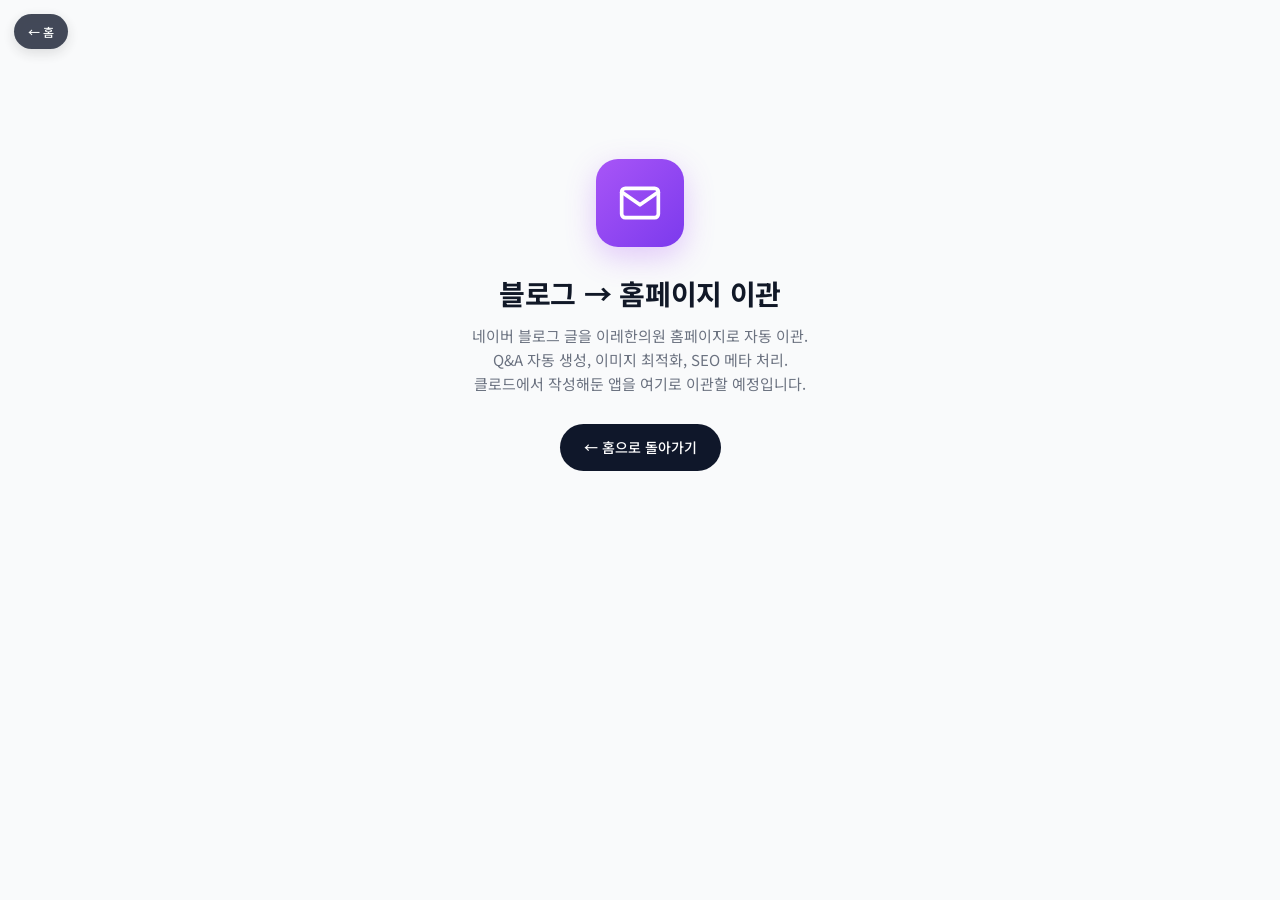
==== apps/blog-migrator/index.html @ bb5cea2a "Initial hub: trend scanner + shorts writer + placeholders - Hub index with 4 app cards (2 active, 2 " ====
<!DOCTYPE html>
<html lang="ko">
<head>
  <meta charset="UTF-8">
  <meta name="viewport" content="width=device-width, initial-scale=1.0">
  <title>블로그 → 홈페이지 이관 — Dolmaro Tools</title>
  <link rel="stylesheet" href="../../css/hub.css">
  <link href="https://fonts.googleapis.com/css2?family=Noto+Sans+KR:wght@400;500;600;700&display=swap" rel="stylesheet">
  <style>
    .placeholder {
      display: flex;
      flex-direction: column;
      align-items: center;
      justify-content: center;
      min-height: 70vh;
      text-align: center;
      padding: 40px 20px;
    }
    .placeholder-icon {
      width: 88px;
      height: 88px;
      border-radius: 22px;
      background: linear-gradient(135deg, #a855f7, #7c3aed);
      display: flex;
      align-items: center;
      justify-content: center;
      margin-bottom: 24px;
      box-shadow: 0 10px 30px rgba(168, 85, 247, 0.3);
    }
    .placeholder h1 {
      font-size: 28px;
      font-weight: 700;
      margin-bottom: 8px;
      letter-spacing: -0.01em;
    }
    .placeholder p {
      font-size: 15px;
      color: var(--text-muted);
      max-width: 440px;
      margin-bottom: 28px;
    }
    .placeholder .btn-home {
      display: inline-flex;
      align-items: center;
      gap: 8px;
      padding: 12px 24px;
      background: #0f172a;
      color: #fff;
      border-radius: 100px;
      font-size: 14px;
      font-weight: 500;
      text-decoration: none;
      transition: transform 0.15s;
    }
    .placeholder .btn-home:hover { transform: translateY(-1px); text-decoration: none; }
  </style>
</head>
<body>
  <a href="../../index.html" class="back-to-hub">← 홈</a>

  <div class="placeholder">
    <div class="placeholder-icon">
      <svg width="44" height="44" viewBox="0 0 24 24" fill="none" stroke="white" stroke-width="2" stroke-linecap="round" stroke-linejoin="round">
        <path d="M4 4h16c1.1 0 2 .9 2 2v12c0 1.1-.9 2-2 2H4c-1.1 0-2-.9-2-2V6c0-1.1.9-2 2-2z"/>
        <polyline points="22,6 12,13 2,6"/>
      </svg>
    </div>
    <h1>블로그 → 홈페이지 이관</h1>
    <p>네이버 블로그 글을 이레한의원 홈페이지로 자동 이관.<br>Q&A 자동 생성, 이미지 최적화, SEO 메타 처리.<br>클로드에서 작성해둔 앱을 여기로 이관할 예정입니다.</p>
    <a href="../../index.html" class="btn-home">← 홈으로 돌아가기</a>
  </div>
</body>
</html>
---- css/hub.css ----
/* ============================================================
   Dolmaro Tools — Hub Page
   ============================================================ */

* { box-sizing: border-box; margin: 0; padding: 0; }

:root {
  --bg: #ffffff;
  --bg-soft: #f9fafb;
  --bg-alt: #f1f5f9;
  --text: #111827;
  --text-muted: #6b7280;
  --text-light: #9ca3af;
  --border: #e5e7eb;
  --header-bg: #0f172a;
  --header-text: #f1f5f9;
  --header-accent: #60a5fa;
  --radius: 12px;
  --radius-lg: 20px;
  --shadow-card: 0 2px 10px rgba(15, 23, 42, 0.06);
  --shadow-card-hover: 0 12px 40px rgba(15, 23, 42, 0.12);
}

html, body {
  font-family: 'Noto Sans KR', -apple-system, BlinkMacSystemFont, sans-serif;
  color: var(--text);
  background: var(--bg-soft);
  line-height: 1.6;
  -webkit-font-smoothing: antialiased;
}

a { color: inherit; text-decoration: none; }
a:hover { text-decoration: none; }

/* ------------------------------------------------------------
   Container
   ------------------------------------------------------------ */
.hub-container {
  max-width: 1080px;
  margin: 0 auto;
  padding: 0 32px;
}

/* ------------------------------------------------------------
   Header
   ------------------------------------------------------------ */
.hub-header {
  background: linear-gradient(135deg, #0f172a 0%, #1e293b 100%);
  color: var(--header-text);
  padding: 56px 0 64px;
  position: relative;
  overflow: hidden;
}
.hub-header::before {
  content: "";
  position: absolute;
  inset: 0;
  background:
    radial-gradient(circle at 20% 50%, rgba(96, 165, 250, 0.15) 0%, transparent 40%),
    radial-gradient(circle at 80% 30%, rgba(220, 38, 38, 0.12) 0%, transparent 40%);
  pointer-events: none;
}
.hub-header > * { position: relative; z-index: 1; }

.hub-brand {
  font-size: 34px;
  font-weight: 800;
  letter-spacing: -0.02em;
  display: inline-flex;
  align-items: center;
  gap: 14px;
  color: #fff;
}
.brand-mark {
  font-size: 28px;
  filter: drop-shadow(0 2px 6px rgba(0, 0, 0, 0.3));
}
.hub-tagline {
  margin-top: 10px;
  font-size: 16px;
  color: rgba(241, 245, 249, 0.8);
  font-weight: 400;
}

/* ------------------------------------------------------------
   Main
   ------------------------------------------------------------ */
.hub-main {
  padding: 48px 0 64px;
  min-height: 60vh;
}

.section-title {
  font-size: 13px;
  font-weight: 700;
  text-transform: uppercase;
  letter-spacing: 0.12em;
  color: var(--text-muted);
  margin-bottom: 20px;
}

.apps-section { margin-bottom: 56px; }

/* ------------------------------------------------------------
   App Cards Grid
   ------------------------------------------------------------ */
.apps-grid {
  display: grid;
  grid-template-columns: repeat(auto-fill, minmax(340px, 1fr));
  gap: 18px;
}

.app-card {
  display: grid;
  grid-template-columns: auto 1fr auto;
  align-items: center;
  gap: 20px;
  padding: 24px 22px;
  background: var(--bg);
  border: 1px solid var(--border);
  border-radius: var(--radius-lg);
  box-shadow: var(--shadow-card);
  transition: all 0.2s ease;
  cursor: pointer;
  position: relative;
  overflow: hidden;
}

.app-card::before {
  content: "";
  position: absolute;
  left: 0; top: 0; bottom: 0;
  width: 4px;
  background: transparent;
  transition: background 0.2s;
}

.app-card:hover {
  transform: translateY(-3px);
  box-shadow: var(--shadow-card-hover);
  border-color: transparent;
}

.app-card[data-accent="blue"]:hover::before { background: #3b82f6; }
.app-card[data-accent="red"]:hover::before { background: #dc2626; }
.app-card[data-accent="green"]:hover::before { background: #10b981; }
.app-card[data-accent="purple"]:hover::before { background: #a855f7; }

.app-card.coming-soon {
  opacity: 0.6;
  cursor: not-allowed;
  pointer-events: auto;
}
.app-card.coming-soon:hover {
  transform: none;
  box-shadow: var(--shadow-card);
}

.card-icon {
  width: 56px;
  height: 56px;
  border-radius: 14px;
  display: flex;
  align-items: center;
  justify-content: center;
  flex-shrink: 0;
  box-shadow: 0 4px 14px rgba(0, 0, 0, 0.08);
}

.card-body { min-width: 0; }

.card-title {
  font-size: 16px;
  font-weight: 700;
  color: var(--text);
  margin-bottom: 4px;
  letter-spacing: -0.01em;
}

.card-desc {
  font-size: 13px;
  color: var(--text-muted);
  line-height: 1.55;
  margin-bottom: 10px;
}

.card-meta {
  display: flex;
  gap: 6px;
  flex-wrap: wrap;
}

.tag {
  display: inline-block;
  padding: 2px 10px;
  font-size: 11px;
  font-weight: 500;
  background: var(--bg-alt);
  color: var(--text-muted);
  border-radius: 100px;
  letter-spacing: 0.01em;
}

.app-card.coming-soon .tag {
  background: #fef3c7;
  color: #92400e;
}

.card-arrow {
  font-size: 20px;
  color: var(--text-light);
  transition: color 0.2s, transform 0.2s;
  flex-shrink: 0;
}
.app-card:hover .card-arrow {
  color: var(--text);
  transform: translateX(4px);
}
.app-card.coming-soon:hover .card-arrow {
  transform: none;
  color: var(--text-light);
}

/* ------------------------------------------------------------
   Info Section
   ------------------------------------------------------------ */
.info-section {
  padding-top: 20px;
}

.info-grid {
  display: grid;
  grid-template-columns: repeat(auto-fit, minmax(260px, 1fr));
  gap: 16px;
}

.info-item {
  padding: 20px 22px;
  background: var(--bg);
  border: 1px solid var(--border);
  border-radius: var(--radius);
}

.info-item h4 {
  font-size: 14px;
  font-weight: 600;
  margin-bottom: 6px;
  color: var(--text);
}

.info-item p {
  font-size: 13px;
  color: var(--text-muted);
  line-height: 1.6;
}

/* ------------------------------------------------------------
   Footer
   ------------------------------------------------------------ */
.hub-footer {
  padding: 32px 0 40px;
  border-top: 1px solid var(--border);
  background: var(--bg);
}
.hub-footer p {
  font-size: 12px;
  color: var(--text-light);
  text-align: center;
}

/* ------------------------------------------------------------
   Back-to-hub link (used on each app's index.html)
   ------------------------------------------------------------ */
.back-to-hub {
  position: fixed;
  top: 14px;
  left: 14px;
  z-index: 80;
  display: inline-flex;
  align-items: center;
  gap: 6px;
  padding: 8px 14px;
  background: rgba(15, 23, 42, 0.92);
  color: #fff;
  border-radius: 100px;
  font-size: 12px;
  font-weight: 500;
  box-shadow: 0 4px 14px rgba(0, 0, 0, 0.15);
  backdrop-filter: blur(6px);
  text-decoration: none;
  transition: all 0.15s;
  opacity: 0.85;
}
.back-to-hub:hover {
  opacity: 1;
  transform: translateX(-2px);
  text-decoration: none;
}

/* ------------------------------------------------------------
   Responsive
   ------------------------------------------------------------ */
@media (max-width: 640px) {
  .hub-container { padding: 0 20px; }
  .hub-header { padding: 36px 0 44px; }
  .hub-brand { font-size: 26px; }
  .hub-tagline { font-size: 14px; }
  .apps-grid { grid-template-columns: 1fr; }
  .app-card { padding: 18px 16px; gap: 14px; }
  .card-icon { width: 48px; height: 48px; }
  .card-title { font-size: 15px; }
  .card-desc { font-size: 12px; }
}
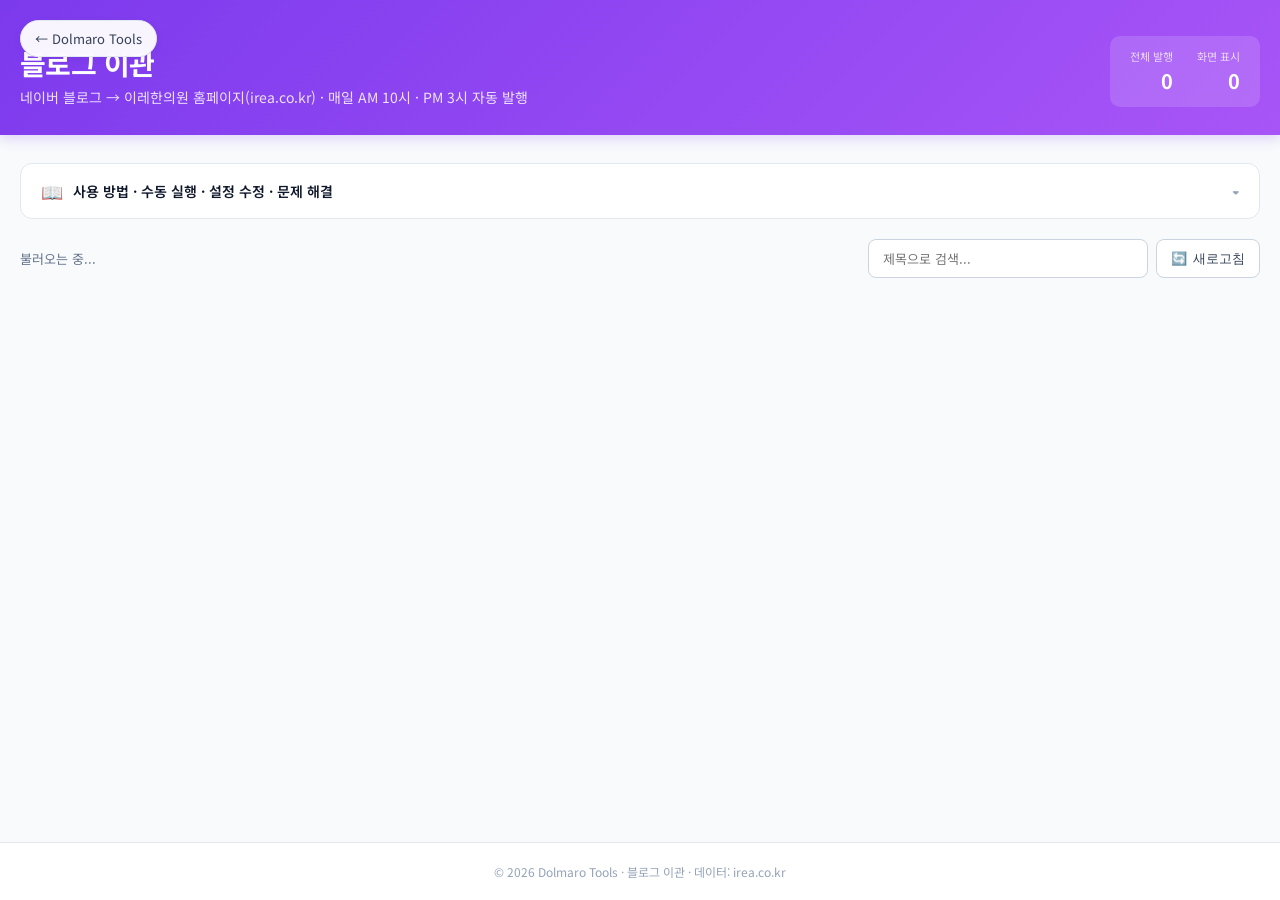
==== commit 262eefbe: "blog-migrator: live post list + help section Fetches published posts from irea.co.kr WP REST API (ca" ====
--- a/apps/blog-migrator/index.html
+++ b/apps/blog-migrator/index.html
@@ -3,71 +3,169 @@
 <head>
   <meta charset="UTF-8">
   <meta name="viewport" content="width=device-width, initial-scale=1.0">
-  <title>블로그 → 홈페이지 이관 — Dolmaro Tools</title>
-  <link rel="stylesheet" href="../../css/hub.css">
-  <link href="https://fonts.googleapis.com/css2?family=Noto+Sans+KR:wght@400;500;600;700&display=swap" rel="stylesheet">
-  <style>
-    .placeholder {
-      display: flex;
-      flex-direction: column;
-      align-items: center;
-      justify-content: center;
-      min-height: 70vh;
-      text-align: center;
-      padding: 40px 20px;
-    }
-    .placeholder-icon {
-      width: 88px;
-      height: 88px;
-      border-radius: 22px;
-      background: linear-gradient(135deg, #a855f7, #7c3aed);
-      display: flex;
-      align-items: center;
-      justify-content: center;
-      margin-bottom: 24px;
-      box-shadow: 0 10px 30px rgba(168, 85, 247, 0.3);
-    }
-    .placeholder h1 {
-      font-size: 28px;
-      font-weight: 700;
-      margin-bottom: 8px;
-      letter-spacing: -0.01em;
-    }
-    .placeholder p {
-      font-size: 15px;
-      color: var(--text-muted);
-      max-width: 440px;
-      margin-bottom: 28px;
-    }
-    .placeholder .btn-home {
-      display: inline-flex;
-      align-items: center;
-      gap: 8px;
-      padding: 12px 24px;
-      background: #0f172a;
-      color: #fff;
-      border-radius: 100px;
-      font-size: 14px;
-      font-weight: 500;
-      text-decoration: none;
-      transition: transform 0.15s;
-    }
-    .placeholder .btn-home:hover { transform: translateY(-1px); text-decoration: none; }
-  </style>
+  <title>블로그 이관 · Dolmaro Tools</title>
+  <meta name="description" content="네이버 블로그 → 이레한의원 홈페이지(irea.co.kr) 자동 이관 현황. 매일 AM 10·PM 15 자동 발행.">
+  <meta name="theme-color" content="#7c3aed">
+  <link rel="icon" type="image/png" href="../../icons/favicon.png">
+  <link rel="stylesheet" href="css/dashboard.css">
+  <link href="https://fonts.googleapis.com/css2?family=Noto+Sans+KR:wght@300;400;500;600;700;800&display=swap" rel="stylesheet">
 </head>
 <body>
-  <a href="../../index.html" class="back-to-hub">← 홈</a>
+  <a href="../../index.html" class="back-to-hub" title="Dolmaro Tools 홈으로">← Dolmaro Tools</a>
 
-  <div class="placeholder">
-    <div class="placeholder-icon">
-      <svg width="44" height="44" viewBox="0 0 24 24" fill="none" stroke="white" stroke-width="2" stroke-linecap="round" stroke-linejoin="round">
-        <path d="M4 4h16c1.1 0 2 .9 2 2v12c0 1.1-.9 2-2 2H4c-1.1 0-2-.9-2-2V6c0-1.1.9-2 2-2z"/>
-        <polyline points="22,6 12,13 2,6"/>
-      </svg>
+  <header class="dash-header">
+    <div class="dash-container">
+      <div class="dash-title-row">
+        <div>
+          <h1 class="dash-title">블로그 이관</h1>
+          <p class="dash-subtitle">네이버 블로그 → 이레한의원 홈페이지(irea.co.kr) · 매일 AM 10시 · PM 3시 자동 발행</p>
+        </div>
+        <div class="dash-stats">
+          <div class="dash-stat">
+            <span class="dash-stat-label">전체 발행</span>
+            <span id="statTotal" class="dash-stat-value">—</span>
+          </div>
+          <div class="dash-stat">
+            <span class="dash-stat-label">화면 표시</span>
+            <span id="statLoaded" class="dash-stat-value">—</span>
+          </div>
+        </div>
+      </div>
     </div>
-    <h1>블로그 → 홈페이지 이관</h1>
-    <p>네이버 블로그 글을 이레한의원 홈페이지로 자동 이관.<br>Q&A 자동 생성, 이미지 최적화, SEO 메타 처리.<br>클로드에서 작성해둔 앱을 여기로 이관할 예정입니다.</p>
-    <a href="../../index.html" class="btn-home">← 홈으로 돌아가기</a>
-  </div>
+  </header>
+
+  <main class="dash-main">
+    <div class="dash-container">
+
+      <!-- 사용 방법 — 평소엔 접혀 있음 -->
+      <details id="helpSection" class="help-section">
+        <summary class="help-summary">
+          <span class="help-icon">📖</span>
+          <span class="help-title">사용 방법 · 수동 실행 · 설정 수정 · 문제 해결</span>
+          <span class="help-arrow">▾</span>
+        </summary>
+        <div class="help-body">
+
+          <div class="help-block">
+            <h3>🟢 자동 실행 (기본)</h3>
+            <p>매일 <strong>오전 10시</strong>와 <strong>오후 3시</strong>에 PC가 자동으로 네이버 블로그(<code>dlfpomd2</code>)에서 미이관 글 <strong>1개</strong>를 가져와 이레한의원 홈페이지에 발행합니다. 발행되면 이 페이지 목록에 자동 반영 (새로고침).</p>
+            <p>작업 스케줄러 이름: <code>IREA_Blog_AM</code>, <code>IREA_Blog_PM</code></p>
+          </div>
+
+          <div class="help-block">
+            <h3>▶️ 지금 바로 실행하고 싶을 때</h3>
+            <p><strong>방법 A — 탐색기에서 더블클릭 (제일 쉬움):</strong></p>
+            <ol>
+              <li>파일 탐색기를 엽니다 (<kbd>Win</kbd> + <kbd>E</kbd>)</li>
+              <li>주소창에 이 경로를 붙여넣고 엔터:<br>
+                <code>C:\Users\user\Documents\Claude\blog_migrator</code></li>
+              <li><code>auto_migrate.bat</code> 을 더블클릭</li>
+              <li>1개 글이 이관된 뒤 <code>auto_migrate_log.txt</code>에 완료 시각이 기록됨</li>
+            </ol>
+            <p><strong>방법 B — 작업 스케줄러에서 즉시 실행:</strong></p>
+            <ol>
+              <li><kbd>Win</kbd> + <kbd>R</kbd> → <code>taskschd.msc</code> 엔터</li>
+              <li><code>IREA_Blog_AM</code> 또는 <code>IREA_Blog_PM</code> 우클릭 → "실행"</li>
+            </ol>
+            <p><strong>방법 C — PowerShell에서 여러 개 한 번에:</strong></p>
+            <pre><code>cd C:\Users\user\Documents\Claude\blog_migrator
+python main.py --batch 5</code></pre>
+            <p class="help-tip">💡 <code>--batch N</code>의 N은 한 번에 이관할 글 개수. 너무 크게 하면 Claude API 비용이 많이 듭니다.</p>
+          </div>
+
+          <div class="help-block">
+            <h3>✏️ 설정(블로그·카테고리·모델 등) 수정</h3>
+            <p>아래 파일을 메모장 또는 VSCode로 열어 편집:</p>
+            <ul>
+              <li><code>C:\Users\user\Documents\Claude\blog_migrator\config.py</code></li>
+            </ul>
+            <p>주요 항목:</p>
+            <ul>
+              <li><code>NAVER_BLOG_ID</code> — 가져올 네이버 블로그 아이디 (현재 <code>dlfpomd2</code>)</li>
+              <li><code>START_YEAR</code> — 이 연도 이후 글만 수집 (현재 <code>2020</code>)</li>
+              <li><code>SORT_ORDER</code> — <code>oldest</code>(오래된 것 먼저) / <code>newest</code>(최신 먼저)</li>
+              <li><code>WP_CATEGORY_ID</code> — 홈페이지 카테고리 (현재 <code>3</code> = 이레칼럼)</li>
+              <li><code>WP_POST_STATUS</code> — <code>publish</code>(즉시 공개) / <code>draft</code>(임시저장)</li>
+              <li><code>CLAUDE_MODEL</code> — 제목·Q&A 생성에 쓰는 Claude 모델</li>
+            </ul>
+            <p class="help-warn">⚠️ <strong>보안 주의:</strong> <code>config.py</code>에 <code>ANTHROPIC_API_KEY</code>와 <code>WP_APP_PASSWORD</code>가 평문으로 들어있습니다. <strong>절대 GitHub 등 공개 장소에 올리지 마세요.</strong> PC 분실/공유 시 키 회전 필수.</p>
+          </div>
+
+          <div class="help-block">
+            <h3>🆕 새 PC에 세팅할 때 (최초 1회)</h3>
+            <p>이미 세팅된 PC에서는 건너뛰세요.</p>
+            <ol>
+              <li><strong>Python 3.10+ 설치</strong> (<a href="https://www.python.org/downloads/" target="_blank" rel="noopener">python.org</a>) — "Add Python to PATH" 체크</li>
+              <li><strong>폴더 복사</strong> — 기존 PC의 <code>C:\Users\user\Documents\Claude\blog_migrator\</code> 전체를 새 PC 같은 경로에 복사</li>
+              <li><strong>의존성 설치</strong> — PowerShell에서:
+                <pre><code>cd C:\Users\user\Documents\Claude\blog_migrator
+pip install -r requirements.txt</code></pre>
+              </li>
+              <li><strong>스케줄러 등록</strong> — <code>setup_scheduler.bat</code>을 <strong>우클릭 → "관리자 권한으로 실행"</strong></li>
+              <li><strong>테스트</strong> — <code>auto_migrate.bat</code> 더블클릭 → <code>auto_migrate_log.txt</code>에 "Done" 기록 확인</li>
+            </ol>
+          </div>
+
+          <div class="help-block">
+            <h3>🔎 문제가 생겼을 때</h3>
+            <ul>
+              <li><strong>실행 로그:</strong> <code>C:\Users\user\Documents\Claude\blog_migrator\auto_migrate_log.txt</code></li>
+              <li><strong>이관 이력:</strong> <code>C:\Users\user\Documents\Claude\blog_migrator\processed_posts.json</code> (이 파일에 등록된 글은 다음 실행에서 건너뜀)</li>
+              <li><strong>스케줄 확인:</strong> <code>schtasks /query /tn "IREA_Blog_AM"</code></li>
+              <li><strong>스케줄 해제:</strong> <code>schtasks /delete /tn "IREA_Blog_AM" /f</code> 와 <code>/tn "IREA_Blog_PM"</code></li>
+              <li><strong>같은 글 다시 이관하고 싶을 때:</strong> <code>processed_posts.json</code>에서 해당 <code>log_no</code> 항목 삭제 후 재실행</li>
+              <li><strong>Claude API 크레딧 부족:</strong> <a href="https://console.anthropic.com/settings/billing" target="_blank" rel="noopener">console.anthropic.com/settings/billing</a></li>
+              <li><strong>워드프레스 인증 실패:</strong> irea.co.kr 관리자 → 사용자 → 새 앱 비밀번호 발급 → <code>config.py</code>의 <code>WP_APP_PASSWORD</code> 교체</li>
+            </ul>
+          </div>
+
+          <div class="help-block help-block-quick">
+            <h3>📋 자주 쓰는 명령어 (PowerShell에서)</h3>
+            <table class="help-cmd-table">
+              <tbody>
+                <tr><td>1개 이관 (지금 즉시)</td><td><code>schtasks /run /tn "IREA_Blog_AM"</code></td></tr>
+                <tr><td>N개 한 번에 이관</td><td><code>cd C:\Users\user\Documents\Claude\blog_migrator ; python main.py --batch 5</code></td></tr>
+                <tr><td>AM/PM 일정 확인</td><td><code>schtasks /query /tn "IREA_Blog_AM" /v /fo LIST</code></td></tr>
+                <tr><td>이관 이력 보기</td><td><code>notepad C:\Users\user\Documents\Claude\blog_migrator\processed_posts.json</code></td></tr>
+                <tr><td>실행 로그 보기</td><td><code>notepad C:\Users\user\Documents\Claude\blog_migrator\auto_migrate_log.txt</code></td></tr>
+              </tbody>
+            </table>
+          </div>
+
+        </div>
+      </details>
+
+      <section id="errorState" class="state-msg error" hidden>
+        <div class="state-icon">⚠️</div>
+        <h2>데이터를 불러오지 못했습니다</h2>
+        <p id="errorMsg"></p>
+      </section>
+
+      <div class="toolbar">
+        <span id="resultCount" class="result-count">불러오는 중...</span>
+        <div style="display:flex; gap:8px;">
+          <input type="text" id="searchInput" class="search-input" placeholder="제목으로 검색...">
+          <button id="refreshBtn" class="refresh-btn" title="새로고침">
+            <span>🔄</span><span>새로고침</span>
+          </button>
+        </div>
+      </div>
+
+      <div id="postGrid" class="post-grid"></div>
+
+      <div id="loadMoreWrap" class="load-more-wrap" hidden>
+        <button id="loadMoreBtn" class="load-more-btn">더 보기</button>
+      </div>
+
+    </div>
+  </main>
+
+  <footer class="dash-footer">
+    <div class="dash-container">
+      <p>© 2026 Dolmaro Tools · 블로그 이관 · 데이터: <a href="https://www.irea.co.kr/" target="_blank" rel="noopener">irea.co.kr</a></p>
+    </div>
+  </footer>
+
+  <script src="js/dashboard.js"></script>
 </body>
 </html>
--- a/apps/blog-migrator/css/dashboard.css
+++ b/apps/blog-migrator/css/dashboard.css
@@ -0,0 +1,362 @@
+/* Dolmaro Tools · 블로그 이관 대시보드 */
+
+* { box-sizing: border-box; margin: 0; padding: 0; }
+
+body {
+  font-family: 'Noto Sans KR', -apple-system, BlinkMacSystemFont, sans-serif;
+  background: #f8fafc;
+  color: #0f172a;
+  min-height: 100vh;
+  display: flex;
+  flex-direction: column;
+}
+
+a { color: inherit; text-decoration: none; }
+a:hover { text-decoration: underline; }
+
+.dash-container { max-width: 1280px; margin: 0 auto; padding: 0 20px; }
+
+/* Header */
+.dash-header {
+  background: linear-gradient(135deg, #7c3aed, #a855f7);
+  color: #fff;
+  padding: 36px 0 28px;
+  box-shadow: 0 4px 12px rgba(124, 58, 237, 0.2);
+}
+.dash-title-row {
+  display: flex;
+  justify-content: space-between;
+  align-items: flex-end;
+  flex-wrap: wrap;
+  gap: 16px;
+}
+.dash-title {
+  font-size: 28px;
+  font-weight: 700;
+  letter-spacing: -0.02em;
+  margin-bottom: 4px;
+}
+.dash-subtitle {
+  font-size: 14px;
+  color: rgba(255, 255, 255, 0.85);
+  font-weight: 400;
+}
+.dash-stats {
+  display: flex;
+  gap: 24px;
+  align-items: center;
+  background: rgba(255, 255, 255, 0.14);
+  padding: 12px 20px;
+  border-radius: 10px;
+}
+.dash-stat { text-align: right; }
+.dash-stat-label { display: block; font-size: 11px; color: rgba(255, 255, 255, 0.75); margin-bottom: 2px; }
+.dash-stat-value { display: block; font-size: 20px; font-weight: 700; letter-spacing: -0.01em; }
+
+/* Footer */
+.dash-footer {
+  margin-top: auto;
+  padding: 20px 0;
+  color: #94a3b8;
+  font-size: 12px;
+  text-align: center;
+  border-top: 1px solid #e2e8f0;
+  background: #fff;
+}
+
+/* Main */
+.dash-main { flex: 1; padding: 28px 0 56px; }
+
+/* Help section (collapsible) */
+.help-section {
+  background: #fff;
+  border: 1px solid #e2e8f0;
+  border-radius: 12px;
+  margin-bottom: 20px;
+  overflow: hidden;
+  transition: border-color 0.15s;
+}
+.help-section[open] { border-color: #cbd5e1; box-shadow: 0 2px 8px rgba(0, 0, 0, 0.04); }
+.help-summary {
+  display: flex;
+  align-items: center;
+  gap: 10px;
+  padding: 14px 20px;
+  cursor: pointer;
+  font-size: 14px;
+  font-weight: 600;
+  color: #0f172a;
+  list-style: none;
+  user-select: none;
+}
+.help-summary::-webkit-details-marker { display: none; }
+.help-summary:hover { background: #f8fafc; }
+.help-section[open] .help-summary { border-bottom: 1px solid #e2e8f0; }
+.help-icon { font-size: 18px; }
+.help-title { flex: 1; }
+.help-arrow { color: #94a3b8; font-size: 14px; transition: transform 0.15s; }
+.help-section[open] .help-arrow { transform: rotate(180deg); }
+
+.help-body {
+  padding: 8px 24px 20px;
+  display: grid;
+  grid-template-columns: repeat(auto-fit, minmax(380px, 1fr));
+  gap: 8px 32px;
+}
+.help-block { padding: 14px 0; border-bottom: 1px dashed #e2e8f0; }
+.help-block:last-child { border-bottom: none; }
+.help-block h3 {
+  font-size: 14px;
+  font-weight: 700;
+  color: #0f172a;
+  margin-bottom: 10px;
+  letter-spacing: -0.01em;
+}
+.help-block p {
+  font-size: 13px;
+  color: #334155;
+  margin-bottom: 8px;
+  line-height: 1.6;
+}
+.help-block ul, .help-block ol {
+  font-size: 13px;
+  color: #334155;
+  margin: 8px 0 12px;
+  padding-left: 22px;
+  line-height: 1.7;
+}
+.help-block ul ul, .help-block ol ul { margin: 4px 0; }
+.help-block li { margin-bottom: 4px; }
+.help-block code {
+  background: #f1f5f9;
+  padding: 1px 6px;
+  border-radius: 4px;
+  font-size: 12px;
+  font-family: 'SF Mono', 'Consolas', 'D2Coding', monospace;
+  color: #0f172a;
+  word-break: break-all;
+}
+.help-block pre {
+  background: #0f172a;
+  color: #e2e8f0;
+  padding: 10px 14px;
+  border-radius: 6px;
+  font-size: 12px;
+  overflow-x: auto;
+  margin: 8px 0;
+}
+.help-block pre code { background: transparent; color: inherit; padding: 0; font-size: inherit; }
+.help-block kbd {
+  background: #f8fafc;
+  border: 1px solid #cbd5e1;
+  border-bottom-width: 2px;
+  border-radius: 4px;
+  padding: 1px 6px;
+  font-size: 11px;
+  font-family: 'SF Mono', 'Consolas', monospace;
+  color: #334155;
+}
+.help-block a { color: #7c3aed; text-decoration: none; }
+.help-block a:hover { text-decoration: underline; }
+.help-block strong { color: #0f172a; font-weight: 600; }
+.help-tip {
+  background: #fffbeb;
+  border-left: 3px solid #f59e0b;
+  padding: 8px 12px;
+  border-radius: 4px;
+  color: #713f12 !important;
+  font-size: 12.5px !important;
+  margin-top: 8px !important;
+}
+.help-warn {
+  background: #fef2f2;
+  border-left: 3px solid #ef4444;
+  padding: 8px 12px;
+  border-radius: 4px;
+  color: #7f1d1d !important;
+  font-size: 12.5px !important;
+  margin-top: 8px !important;
+}
+.help-block-quick { grid-column: 1 / -1; }
+.help-cmd-table { width: 100%; border-collapse: collapse; font-size: 12.5px; }
+.help-cmd-table td { padding: 7px 10px; border-bottom: 1px solid #f1f5f9; vertical-align: top; }
+.help-cmd-table td:first-child { width: 34%; color: #64748b; white-space: nowrap; }
+.help-cmd-table td:last-child { color: #0f172a; }
+.help-cmd-table tr:last-child td { border-bottom: none; }
+
+/* Toolbar */
+.toolbar {
+  display: flex;
+  justify-content: space-between;
+  align-items: center;
+  flex-wrap: wrap;
+  gap: 12px;
+  margin-bottom: 16px;
+}
+.search-input {
+  width: 280px;
+  padding: 9px 14px;
+  border: 1px solid #cbd5e1;
+  border-radius: 8px;
+  font-size: 13px;
+  font-family: inherit;
+  background: #fff;
+  transition: border-color 0.15s;
+}
+.search-input:focus { outline: none; border-color: #7c3aed; box-shadow: 0 0 0 3px rgba(124, 58, 237, 0.1); }
+.refresh-btn {
+  padding: 9px 14px;
+  border: 1px solid #cbd5e1;
+  border-radius: 8px;
+  font-size: 13px;
+  background: #fff;
+  color: #334155;
+  cursor: pointer;
+  display: inline-flex;
+  align-items: center;
+  gap: 6px;
+  transition: all 0.15s;
+}
+.refresh-btn:hover { background: #f8fafc; border-color: #94a3b8; }
+.refresh-btn:disabled { opacity: 0.5; cursor: wait; }
+.result-count { color: #64748b; font-size: 13px; }
+
+/* Post grid */
+.post-grid {
+  display: grid;
+  grid-template-columns: repeat(auto-fill, minmax(280px, 1fr));
+  gap: 18px;
+}
+.post-card {
+  background: #fff;
+  border: 1px solid #e2e8f0;
+  border-radius: 12px;
+  overflow: hidden;
+  transition: all 0.2s;
+  display: flex;
+  flex-direction: column;
+  text-decoration: none;
+  color: inherit;
+}
+.post-card:hover {
+  transform: translateY(-2px);
+  border-color: #a855f7;
+  box-shadow: 0 8px 20px rgba(168, 85, 247, 0.12);
+  text-decoration: none;
+}
+.post-thumb {
+  aspect-ratio: 16 / 9;
+  background: #f1f5f9;
+  background-size: cover;
+  background-position: center;
+  position: relative;
+  overflow: hidden;
+}
+.post-thumb.no-image {
+  background: linear-gradient(135deg, #ede9fe, #ddd6fe);
+  display: flex;
+  align-items: center;
+  justify-content: center;
+  color: #7c3aed;
+  font-size: 40px;
+}
+.post-body { padding: 14px 16px 16px; display: flex; flex-direction: column; flex: 1; }
+.post-title {
+  font-size: 15px;
+  font-weight: 600;
+  line-height: 1.45;
+  color: #0f172a;
+  letter-spacing: -0.01em;
+  margin-bottom: 10px;
+  display: -webkit-box;
+  -webkit-line-clamp: 3;
+  -webkit-box-orient: vertical;
+  overflow: hidden;
+  min-height: calc(1.45em * 2);
+}
+.post-meta {
+  display: flex;
+  justify-content: space-between;
+  align-items: center;
+  margin-top: auto;
+  padding-top: 10px;
+  border-top: 1px solid #f1f5f9;
+  font-size: 12px;
+  color: #64748b;
+}
+.post-date { display: inline-flex; align-items: center; gap: 4px; }
+.post-link {
+  color: #7c3aed;
+  font-weight: 500;
+  display: inline-flex;
+  align-items: center;
+  gap: 3px;
+}
+
+/* Load more */
+.load-more-wrap { text-align: center; margin-top: 28px; }
+.load-more-btn {
+  padding: 12px 28px;
+  background: #0f172a;
+  color: #fff;
+  border: none;
+  border-radius: 100px;
+  font-size: 14px;
+  font-weight: 500;
+  font-family: inherit;
+  cursor: pointer;
+  transition: all 0.15s;
+}
+.load-more-btn:hover { background: #1e293b; transform: translateY(-1px); }
+.load-more-btn:disabled { opacity: 0.5; cursor: wait; transform: none; }
+
+/* Empty / error / loading */
+.state-msg {
+  background: #fff;
+  border: 1px solid #e2e8f0;
+  border-radius: 12px;
+  padding: 48px 24px;
+  text-align: center;
+}
+.state-msg.error { background: #fef2f2; border-color: #fecaca; }
+.state-icon { font-size: 44px; margin-bottom: 14px; }
+.state-msg h2 { font-size: 18px; margin-bottom: 8px; color: #0f172a; }
+.state-msg p { font-size: 14px; color: #475569; line-height: 1.6; }
+
+/* Back to hub */
+.back-to-hub {
+  position: fixed;
+  top: 20px;
+  left: 20px;
+  padding: 8px 14px;
+  background: rgba(255, 255, 255, 0.95);
+  border: 1px solid #e2e8f0;
+  border-radius: 100px;
+  font-size: 13px;
+  color: #334155;
+  text-decoration: none;
+  z-index: 10;
+  backdrop-filter: blur(8px);
+  box-shadow: 0 2px 8px rgba(0, 0, 0, 0.06);
+  transition: all 0.15s;
+}
+.back-to-hub:hover { transform: translateX(-2px); background: #fff; text-decoration: none; }
+
+/* Skeleton shimmer */
+.skeleton {
+  background: linear-gradient(90deg, #f1f5f9 25%, #e2e8f0 50%, #f1f5f9 75%);
+  background-size: 200% 100%;
+  animation: shimmer 1.5s infinite;
+}
+@keyframes shimmer {
+  0% { background-position: 200% 0; }
+  100% { background-position: -200% 0; }
+}
+
+/* Responsive */
+@media (max-width: 640px) {
+  .dash-stats { width: 100%; justify-content: flex-start; }
+  .dash-stat { text-align: left; }
+  .search-input { width: 100%; }
+  .toolbar { flex-direction: column; align-items: stretch; }
+}
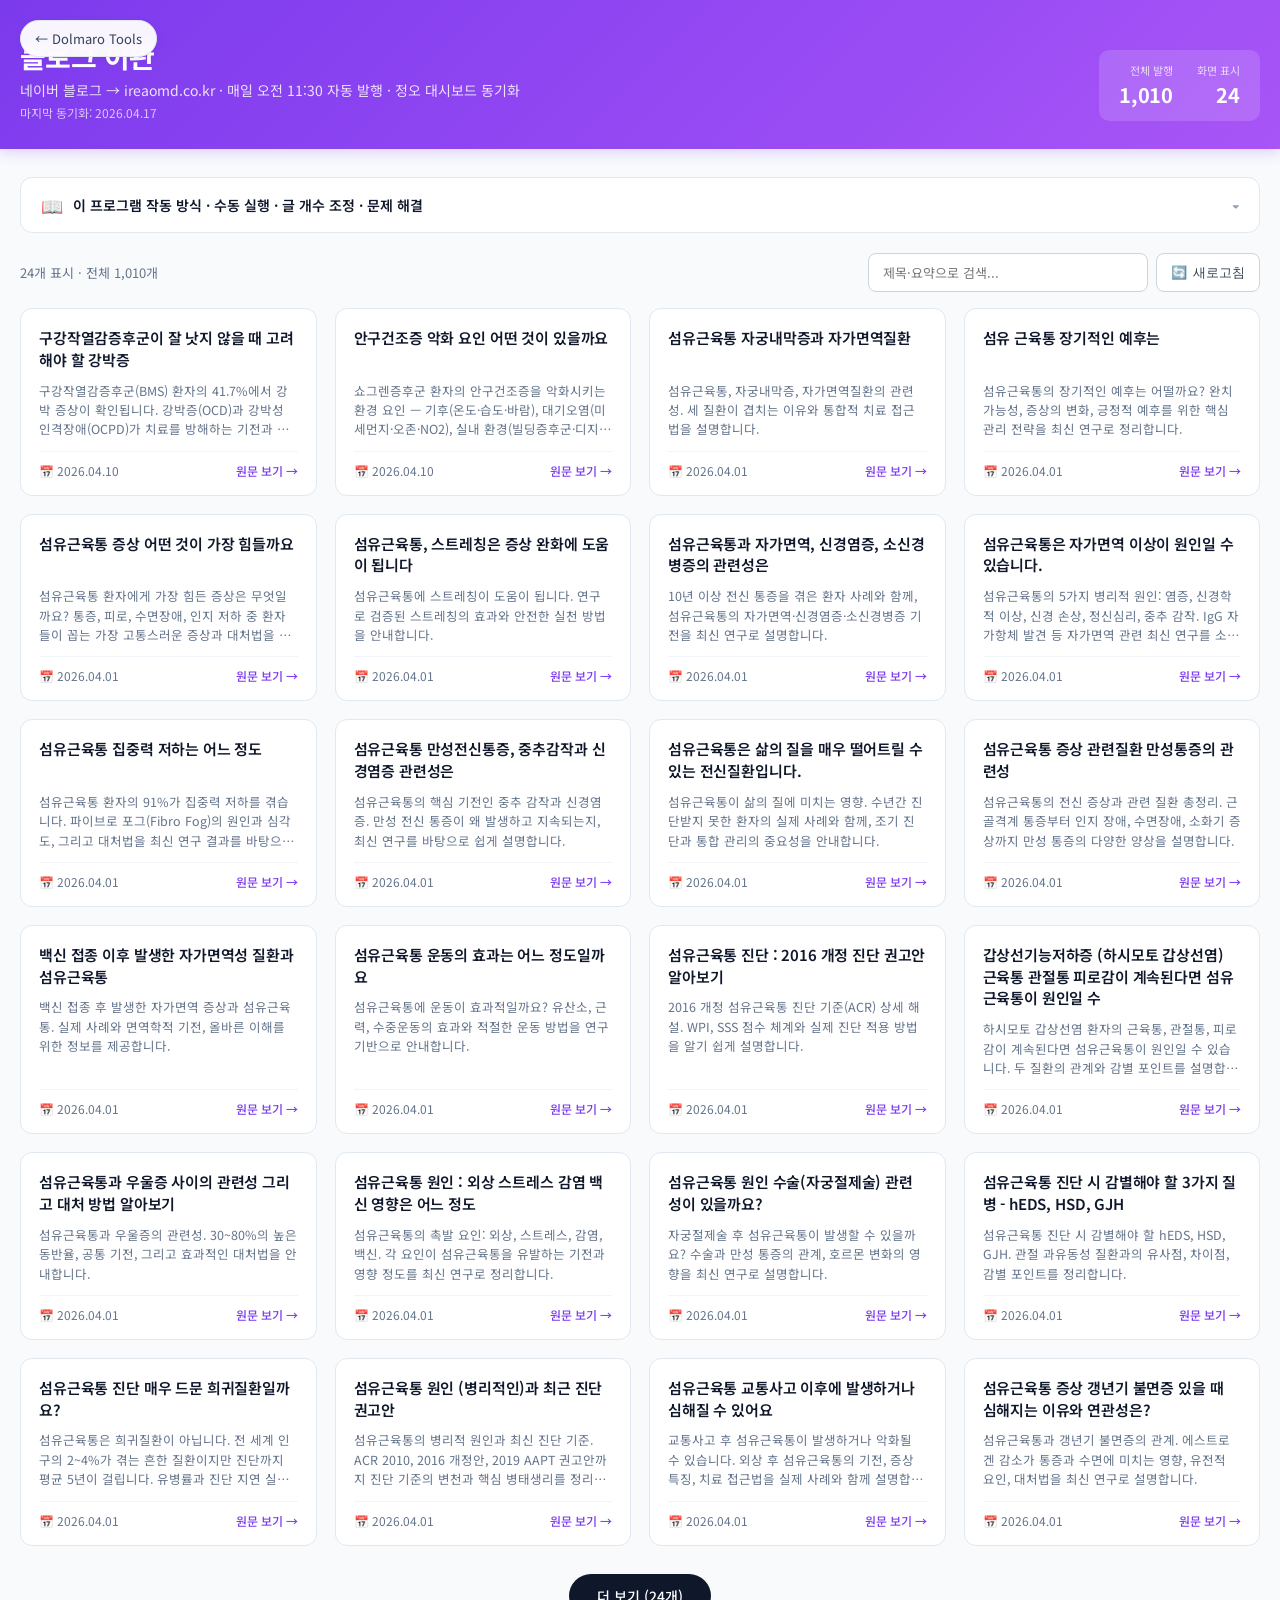
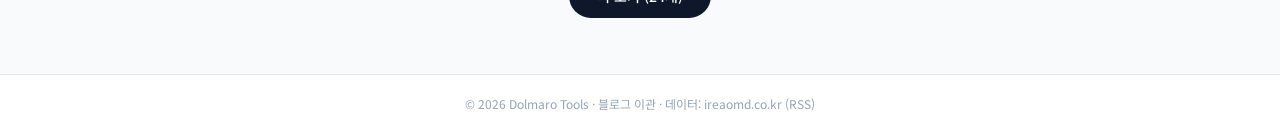
==== commit 83c68c05: "blog-migrator: switch dashboard to ireaomd.co.kr via RSS sync The irea.co.kr blog migration is done " ====
--- a/apps/blog-migrator/index.html
+++ b/apps/blog-migrator/index.html
@@ -4,7 +4,7 @@
   <meta charset="UTF-8">
   <meta name="viewport" content="width=device-width, initial-scale=1.0">
   <title>블로그 이관 · Dolmaro Tools</title>
-  <meta name="description" content="네이버 블로그 → 이레한의원 홈페이지(irea.co.kr) 자동 이관 현황. 매일 AM 10·PM 15 자동 발행.">
+  <meta name="description" content="네이버 블로그 → ireaomd.co.kr 자동 이관 현황. 매일 오전 11:30 자동 발행, 정오에 대시보드 동기화.">
   <meta name="theme-color" content="#7c3aed">
   <link rel="icon" type="image/png" href="../../icons/favicon.png">
   <link rel="stylesheet" href="css/dashboard.css">
@@ -18,7 +18,8 @@
       <div class="dash-title-row">
         <div>
           <h1 class="dash-title">블로그 이관</h1>
-          <p class="dash-subtitle">네이버 블로그 → 이레한의원 홈페이지(irea.co.kr) · 매일 AM 10시 · PM 3시 자동 발행</p>
+          <p class="dash-subtitle">네이버 블로그 → ireaomd.co.kr · 매일 오전 11:30 자동 발행 · 정오 대시보드 동기화</p>
+          <p id="lastSync" class="dash-sync-hint"></p>
         </div>
         <div class="dash-stats">
           <div class="dash-stat">
@@ -37,103 +38,127 @@
   <main class="dash-main">
     <div class="dash-container">
 
-      <!-- 사용 방법 — 평소엔 접혀 있음 -->
       <details id="helpSection" class="help-section">
         <summary class="help-summary">
           <span class="help-icon">📖</span>
-          <span class="help-title">사용 방법 · 수동 실행 · 설정 수정 · 문제 해결</span>
+          <span class="help-title">이 프로그램 작동 방식 · 수동 실행 · 글 개수 조정 · 문제 해결</span>
           <span class="help-arrow">▾</span>
         </summary>
         <div class="help-body">
 
           <div class="help-block">
-            <h3>🟢 자동 실행 (기본)</h3>
-            <p>매일 <strong>오전 10시</strong>와 <strong>오후 3시</strong>에 PC가 자동으로 네이버 블로그(<code>dlfpomd2</code>)에서 미이관 글 <strong>1개</strong>를 가져와 이레한의원 홈페이지에 발행합니다. 발행되면 이 페이지 목록에 자동 반영 (새로고침).</p>
-            <p>작업 스케줄러 이름: <code>IREA_Blog_AM</code>, <code>IREA_Blog_PM</code></p>
+            <h3>🟢 자동 실행 흐름 (건드리면 안 됨)</h3>
+            <p>매일 <strong>오전 11:30</strong>에 Windows 작업 스케줄러가 <code>blog-import-task</code>를 실행합니다. 이 작업은 WSL(Ubuntu) 안의 <code>clinic-os</code>에서 네이버 블로그(<code>dlfpomd2</code>, <code>xkjbaeakds</code>)의 새 글 1편을 가져와 <code>ireaomd.co.kr</code> 데이터베이스에 넣고 사이트를 다시 빌드/배포합니다.</p>
+            <p>그리고 <strong>낮 12:00</strong>에 별도 작업 <code>DolmaroBlogDashboardSync</code>가 <code>ireaomd.co.kr/rss.xml</code>을 가져와 이 페이지의 목록을 갱신합니다. 이 두 작업은 <strong>완전히 독립</strong>적입니다 — 대시보드 쪽이 망가져도 발행은 계속됩니다.</p>
           </div>
 
           <div class="help-block">
-            <h3>▶️ 지금 바로 실행하고 싶을 때</h3>
-            <p><strong>방법 A — 탐색기에서 더블클릭 (제일 쉬움):</strong></p>
-            <ol>
-              <li>파일 탐색기를 엽니다 (<kbd>Win</kbd> + <kbd>E</kbd>)</li>
-              <li>주소창에 이 경로를 붙여넣고 엔터:<br>
-                <code>C:\Users\user\Documents\Claude\blog_migrator</code></li>
-              <li><code>auto_migrate.bat</code> 을 더블클릭</li>
-              <li>1개 글이 이관된 뒤 <code>auto_migrate_log.txt</code>에 완료 시각이 기록됨</li>
-            </ol>
-            <p><strong>방법 B — 작업 스케줄러에서 즉시 실행:</strong></p>
+            <h3>▶️ 지금 바로 한 편 이관하고 싶을 때</h3>
+            <p><strong>방법 A — 작업 스케줄러에서 즉시 실행:</strong></p>
             <ol>
               <li><kbd>Win</kbd> + <kbd>R</kbd> → <code>taskschd.msc</code> 엔터</li>
-              <li><code>IREA_Blog_AM</code> 또는 <code>IREA_Blog_PM</code> 우클릭 → "실행"</li>
+              <li>목록에서 <code>blog-import-task</code> 우클릭 → "실행"</li>
+              <li>10~15분 뒤 새 글이 <a href="https://ireaomd.co.kr/blog" target="_blank" rel="noopener">ireaomd.co.kr/blog</a>에 올라감</li>
             </ol>
-            <p><strong>방법 C — PowerShell에서 여러 개 한 번에:</strong></p>
-            <pre><code>cd C:\Users\user\Documents\Claude\blog_migrator
-python main.py --batch 5</code></pre>
-            <p class="help-tip">💡 <code>--batch N</code>의 N은 한 번에 이관할 글 개수. 너무 크게 하면 Claude API 비용이 많이 듭니다.</p>
+            <p><strong>방법 B — PowerShell 명령어:</strong></p>
+            <pre><code>schtasks /run /tn "blog-import-task"</code></pre>
+            <p><strong>방법 C — WSL에서 직접 (여러 편 한 번에):</strong></p>
+            <pre><code>wsl -d Ubuntu -u dolmaro --exec bash -lc ^
+  "cd /home/dolmaro/clinic-os && node src/lib/local/blog-daily-import.mjs --count=5"</code></pre>
+            <p class="help-tip">💡 <code>--count=N</code>의 N은 한 번에 이관할 글 개수. 이관 완료 후 정오 스케줄러가 아직 안 돌았다면 대시보드 새로고침 전에 <strong>"새로고침"</strong> 버튼을 누르거나, <code>DolmaroBlogDashboardSync</code>를 수동 실행하세요.</p>
           </div>
 
           <div class="help-block">
-            <h3>✏️ 설정(블로그·카테고리·모델 등) 수정</h3>
-            <p>아래 파일을 메모장 또는 VSCode로 열어 편집:</p>
+            <h3>🔢 하루에 몇 편 이관할지 바꾸기</h3>
+            <p>기본값은 하루 <strong>1편</strong>입니다. 바꾸려면 아래 파일을 편집:</p>
             <ul>
-              <li><code>C:\Users\user\Documents\Claude\blog_migrator\config.py</code></li>
+              <li>WSL 경로: <code>/home/dolmaro/clinic-os/src/lib/local/blog-cron.sh</code></li>
+              <li>편집할 줄: <code>node src/lib/local/blog-daily-import.mjs --count=1</code> 의 <code>--count=1</code>을 <code>--count=2</code> 등으로 변경</li>
             </ul>
-            <p>주요 항목:</p>
-            <ul>
-              <li><code>NAVER_BLOG_ID</code> — 가져올 네이버 블로그 아이디 (현재 <code>dlfpomd2</code>)</li>
-              <li><code>START_YEAR</code> — 이 연도 이후 글만 수집 (현재 <code>2020</code>)</li>
-              <li><code>SORT_ORDER</code> — <code>oldest</code>(오래된 것 먼저) / <code>newest</code>(최신 먼저)</li>
-              <li><code>WP_CATEGORY_ID</code> — 홈페이지 카테고리 (현재 <code>3</code> = 이레칼럼)</li>
-              <li><code>WP_POST_STATUS</code> — <code>publish</code>(즉시 공개) / <code>draft</code>(임시저장)</li>
-              <li><code>CLAUDE_MODEL</code> — 제목·Q&A 생성에 쓰는 Claude 모델</li>
-            </ul>
-            <p class="help-warn">⚠️ <strong>보안 주의:</strong> <code>config.py</code>에 <code>ANTHROPIC_API_KEY</code>와 <code>WP_APP_PASSWORD</code>가 평문으로 들어있습니다. <strong>절대 GitHub 등 공개 장소에 올리지 마세요.</strong> PC 분실/공유 시 키 회전 필수.</p>
+            <p>빠른 편집 (PowerShell):</p>
+            <pre><code>wsl -d Ubuntu -u dolmaro --exec nano /home/dolmaro/clinic-os/src/lib/local/blog-cron.sh</code></pre>
           </div>
 
           <div class="help-block">
-            <h3>🆕 새 PC에 세팅할 때 (최초 1회)</h3>
-            <p>이미 세팅된 PC에서는 건너뛰세요.</p>
-            <ol>
-              <li><strong>Python 3.10+ 설치</strong> (<a href="https://www.python.org/downloads/" target="_blank" rel="noopener">python.org</a>) — "Add Python to PATH" 체크</li>
-              <li><strong>폴더 복사</strong> — 기존 PC의 <code>C:\Users\user\Documents\Claude\blog_migrator\</code> 전체를 새 PC 같은 경로에 복사</li>
-              <li><strong>의존성 설치</strong> — PowerShell에서:
-                <pre><code>cd C:\Users\user\Documents\Claude\blog_migrator
-pip install -r requirements.txt</code></pre>
-              </li>
-              <li><strong>스케줄러 등록</strong> — <code>setup_scheduler.bat</code>을 <strong>우클릭 → "관리자 권한으로 실행"</strong></li>
-              <li><strong>테스트</strong> — <code>auto_migrate.bat</code> 더블클릭 → <code>auto_migrate_log.txt</code>에 "Done" 기록 확인</li>
-            </ol>
+            <h3>➕ 새 네이버 블로그를 소스로 추가하기</h3>
+            <p><code>extract-naver.js</code>는 여러 블로그 ID를 한 번에 처리할 수 있습니다. 일회성 실행은 아래처럼:</p>
+            <pre><code>wsl -d Ubuntu -u dolmaro --exec bash -lc ^
+  "cd /home/dolmaro/clinic-os && node scripts/extract-naver.js --blog-id=새블로그아이디 --limit=50"</code></pre>
+            <p>자동 스케줄에 넣으려면 <code>blog-daily-import.mjs</code> 파일을 편집 (WSL 경로):</p>
+            <pre><code>/home/dolmaro/clinic-os/src/lib/local/blog-daily-import.mjs</code></pre>
           </div>
 
           <div class="help-block">
-            <h3>🔎 문제가 생겼을 때</h3>
+            <h3>🔄 대시보드를 지금 바로 갱신하고 싶을 때</h3>
+            <p>RSS에 이미 반영됐는데 위 카드 목록에 안 보이면 정오 스케줄러가 아직 안 돈 것입니다. 세 가지 방법:</p>
+            <ol>
+              <li>우측 상단 <strong>"새로고침"</strong> 버튼 — 이건 캐시된 <code>posts.json</code>을 다시 읽는 것일 뿐이라, <strong>새 데이터가 반영되진 않습니다</strong></li>
+              <li>아래처럼 수동 싱크 실행:
+                <pre><code>schtasks /run /tn "DolmaroBlogDashboardSync"</code></pre>
+              </li>
+              <li>WSL에서 직접:
+                <pre><code>wsl -d Ubuntu -u dolmaro --exec bash -lc ^
+  "/home/dolmaro/dolmaro-tools/apps/blog-migrator/monitor/sync_and_push.sh"</code></pre>
+              </li>
+            </ol>
+            <p>2번/3번 실행 후 ~30초 기다렸다가 페이지 <kbd>Ctrl</kbd>+<kbd>F5</kbd></p>
+          </div>
+
+          <div class="help-block">
+            <h3>🔎 문제 해결</h3>
             <ul>
-              <li><strong>실행 로그:</strong> <code>C:\Users\user\Documents\Claude\blog_migrator\auto_migrate_log.txt</code></li>
-              <li><strong>이관 이력:</strong> <code>C:\Users\user\Documents\Claude\blog_migrator\processed_posts.json</code> (이 파일에 등록된 글은 다음 실행에서 건너뜀)</li>
-              <li><strong>스케줄 확인:</strong> <code>schtasks /query /tn "IREA_Blog_AM"</code></li>
-              <li><strong>스케줄 해제:</strong> <code>schtasks /delete /tn "IREA_Blog_AM" /f</code> 와 <code>/tn "IREA_Blog_PM"</code></li>
-              <li><strong>같은 글 다시 이관하고 싶을 때:</strong> <code>processed_posts.json</code>에서 해당 <code>log_no</code> 항목 삭제 후 재실행</li>
-              <li><strong>Claude API 크레딧 부족:</strong> <a href="https://console.anthropic.com/settings/billing" target="_blank" rel="noopener">console.anthropic.com/settings/billing</a></li>
-              <li><strong>워드프레스 인증 실패:</strong> irea.co.kr 관리자 → 사용자 → 새 앱 비밀번호 발급 → <code>config.py</code>의 <code>WP_APP_PASSWORD</code> 교체</li>
+              <li><strong>이관 로그:</strong> <code>C:\Users\user\Desktop\blog-import.log</code></li>
+              <li><strong>대시보드 싱크 로그:</strong> <code>C:\Users\user\Desktop\dolmaro-sync.log</code></li>
+              <li><strong>WSL 내부 상세 로그:</strong> <code>/home/dolmaro/clinic-os/.agent/logs/blog-import-YYYY-MM-DD.log</code></li>
+              <li><strong>스케줄 확인:</strong>
+                <pre><code>schtasks /query /tn "blog-import-task" /v /fo LIST
+schtasks /query /tn "DolmaroBlogDashboardSync" /v /fo LIST</code></pre>
+              </li>
+              <li><strong>ireaomd.co.kr에 안 보이면:</strong> clinic-os 빌드 실패 가능. WSL 로그(<code>.agent/logs/</code>) 확인.</li>
+              <li><strong>RSS는 있는데 대시보드만 비어있으면:</strong> git push 실패 가능. <code>dolmaro-sync.log</code> 마지막 줄 확인.</li>
             </ul>
+          </div>
+
+          <div class="help-block help-block-quick">
+            <h3>🆕 새 PC에 대시보드 싱크 세팅 (최초 1회)</h3>
+            <p>이관 자동화(<code>blog-import-task</code>)는 이미 돌고 있다고 가정. 이 페이지 갱신 기능만 붙이는 과정입니다.</p>
+            <ol>
+              <li><strong>dolmaro-tools 복제</strong> (WSL 쪽):
+                <pre><code>wsl -d Ubuntu -u dolmaro --exec bash -lc ^
+  "cd ~ && git clone https://github.com/dlfpomd/dolmaro-tools.git"</code></pre>
+              </li>
+              <li><strong>스케줄러 등록</strong> — 관리자 권한 PowerShell에서:
+                <pre><code>C:\dolmaro-tools\apps\blog-migrator\monitor\setup_scheduler.bat</code></pre>
+                (WSL에서 Windows 경로로도 접근 가능한 위치에 있다고 가정)
+              </li>
+              <li><strong>즉시 테스트:</strong> <code>schtasks /run /tn "DolmaroBlogDashboardSync"</code></li>
+              <li><strong>로그 확인:</strong> <code>notepad %USERPROFILE%\Desktop\dolmaro-sync.log</code></li>
+            </ol>
           </div>
 
           <div class="help-block help-block-quick">
             <h3>📋 자주 쓰는 명령어 (PowerShell에서)</h3>
             <table class="help-cmd-table">
               <tbody>
-                <tr><td>1개 이관 (지금 즉시)</td><td><code>schtasks /run /tn "IREA_Blog_AM"</code></td></tr>
-                <tr><td>N개 한 번에 이관</td><td><code>cd C:\Users\user\Documents\Claude\blog_migrator ; python main.py --batch 5</code></td></tr>
-                <tr><td>AM/PM 일정 확인</td><td><code>schtasks /query /tn "IREA_Blog_AM" /v /fo LIST</code></td></tr>
-                <tr><td>이관 이력 보기</td><td><code>notepad C:\Users\user\Documents\Claude\blog_migrator\processed_posts.json</code></td></tr>
-                <tr><td>실행 로그 보기</td><td><code>notepad C:\Users\user\Documents\Claude\blog_migrator\auto_migrate_log.txt</code></td></tr>
+                <tr><td>1편 이관 즉시 실행</td><td><code>schtasks /run /tn "blog-import-task"</code></td></tr>
+                <tr><td>대시보드 싱크 즉시 실행</td><td><code>schtasks /run /tn "DolmaroBlogDashboardSync"</code></td></tr>
+                <tr><td>N편 한 번에 이관</td><td><code>wsl -u dolmaro bash -lc "cd /home/dolmaro/clinic-os && node src/lib/local/blog-daily-import.mjs --count=5"</code></td></tr>
+                <tr><td>이관 작업 다음 실행 시각</td><td><code>schtasks /query /tn "blog-import-task" /v /fo LIST</code></td></tr>
+                <tr><td>싱크 작업 다음 실행 시각</td><td><code>schtasks /query /tn "DolmaroBlogDashboardSync" /v /fo LIST</code></td></tr>
+                <tr><td>이관 로그 보기</td><td><code>notepad %USERPROFILE%\Desktop\blog-import.log</code></td></tr>
+                <tr><td>싱크 로그 보기</td><td><code>notepad %USERPROFILE%\Desktop\dolmaro-sync.log</code></td></tr>
               </tbody>
             </table>
           </div>
 
         </div>
       </details>
+
+      <section id="emptyState" class="state-msg" hidden>
+        <div class="state-icon">📝</div>
+        <h2>아직 동기화된 글이 없습니다</h2>
+        <p>정오 스케줄러가 한 번이라도 돌고 나면 여기에 글 목록이 표시됩니다.<br>지금 바로 보고 싶으면 위 "📖" 섹션의 <strong>🔄 대시보드를 지금 바로 갱신</strong>을 참고하세요.</p>
+      </section>
 
       <section id="errorState" class="state-msg error" hidden>
         <div class="state-icon">⚠️</div>
@@ -144,8 +169,8 @@
       <div class="toolbar">
         <span id="resultCount" class="result-count">불러오는 중...</span>
         <div style="display:flex; gap:8px;">
-          <input type="text" id="searchInput" class="search-input" placeholder="제목으로 검색...">
-          <button id="refreshBtn" class="refresh-btn" title="새로고침">
+          <input type="text" id="searchInput" class="search-input" placeholder="제목·요약으로 검색...">
+          <button id="refreshBtn" class="refresh-btn" title="캐시 무시하고 다시 읽기">
             <span>🔄</span><span>새로고침</span>
           </button>
         </div>
@@ -162,7 +187,7 @@
 
   <footer class="dash-footer">
     <div class="dash-container">
-      <p>© 2026 Dolmaro Tools · 블로그 이관 · 데이터: <a href="https://www.irea.co.kr/" target="_blank" rel="noopener">irea.co.kr</a></p>
+      <p>© 2026 Dolmaro Tools · 블로그 이관 · 데이터: <a href="https://ireaomd.co.kr/" target="_blank" rel="noopener">ireaomd.co.kr</a> (RSS)</p>
     </div>
   </footer>
 
--- a/apps/blog-migrator/css/dashboard.css
+++ b/apps/blog-migrator/css/dashboard.css
@@ -40,6 +40,13 @@
   font-size: 14px;
   color: rgba(255, 255, 255, 0.85);
   font-weight: 400;
+}
+.dash-sync-hint {
+  font-size: 12px;
+  color: rgba(255, 255, 255, 0.7);
+  font-weight: 400;
+  margin-top: 4px;
+  cursor: help;
 }
 .dash-stats {
   display: flex;
@@ -260,6 +267,10 @@
   color: #7c3aed;
   font-size: 40px;
 }
+.post-card.text-only .post-body {
+  padding: 18px 18px 16px;
+  min-height: 160px;
+}
 .post-body { padding: 14px 16px 16px; display: flex; flex-direction: column; flex: 1; }
 .post-title {
   font-size: 15px;
@@ -273,6 +284,16 @@
   -webkit-box-orient: vertical;
   overflow: hidden;
   min-height: calc(1.45em * 2);
+}
+.post-desc {
+  font-size: 12.5px;
+  line-height: 1.55;
+  color: #64748b;
+  margin-bottom: 12px;
+  display: -webkit-box;
+  -webkit-line-clamp: 3;
+  -webkit-box-orient: vertical;
+  overflow: hidden;
 }
 .post-meta {
   display: flex;
